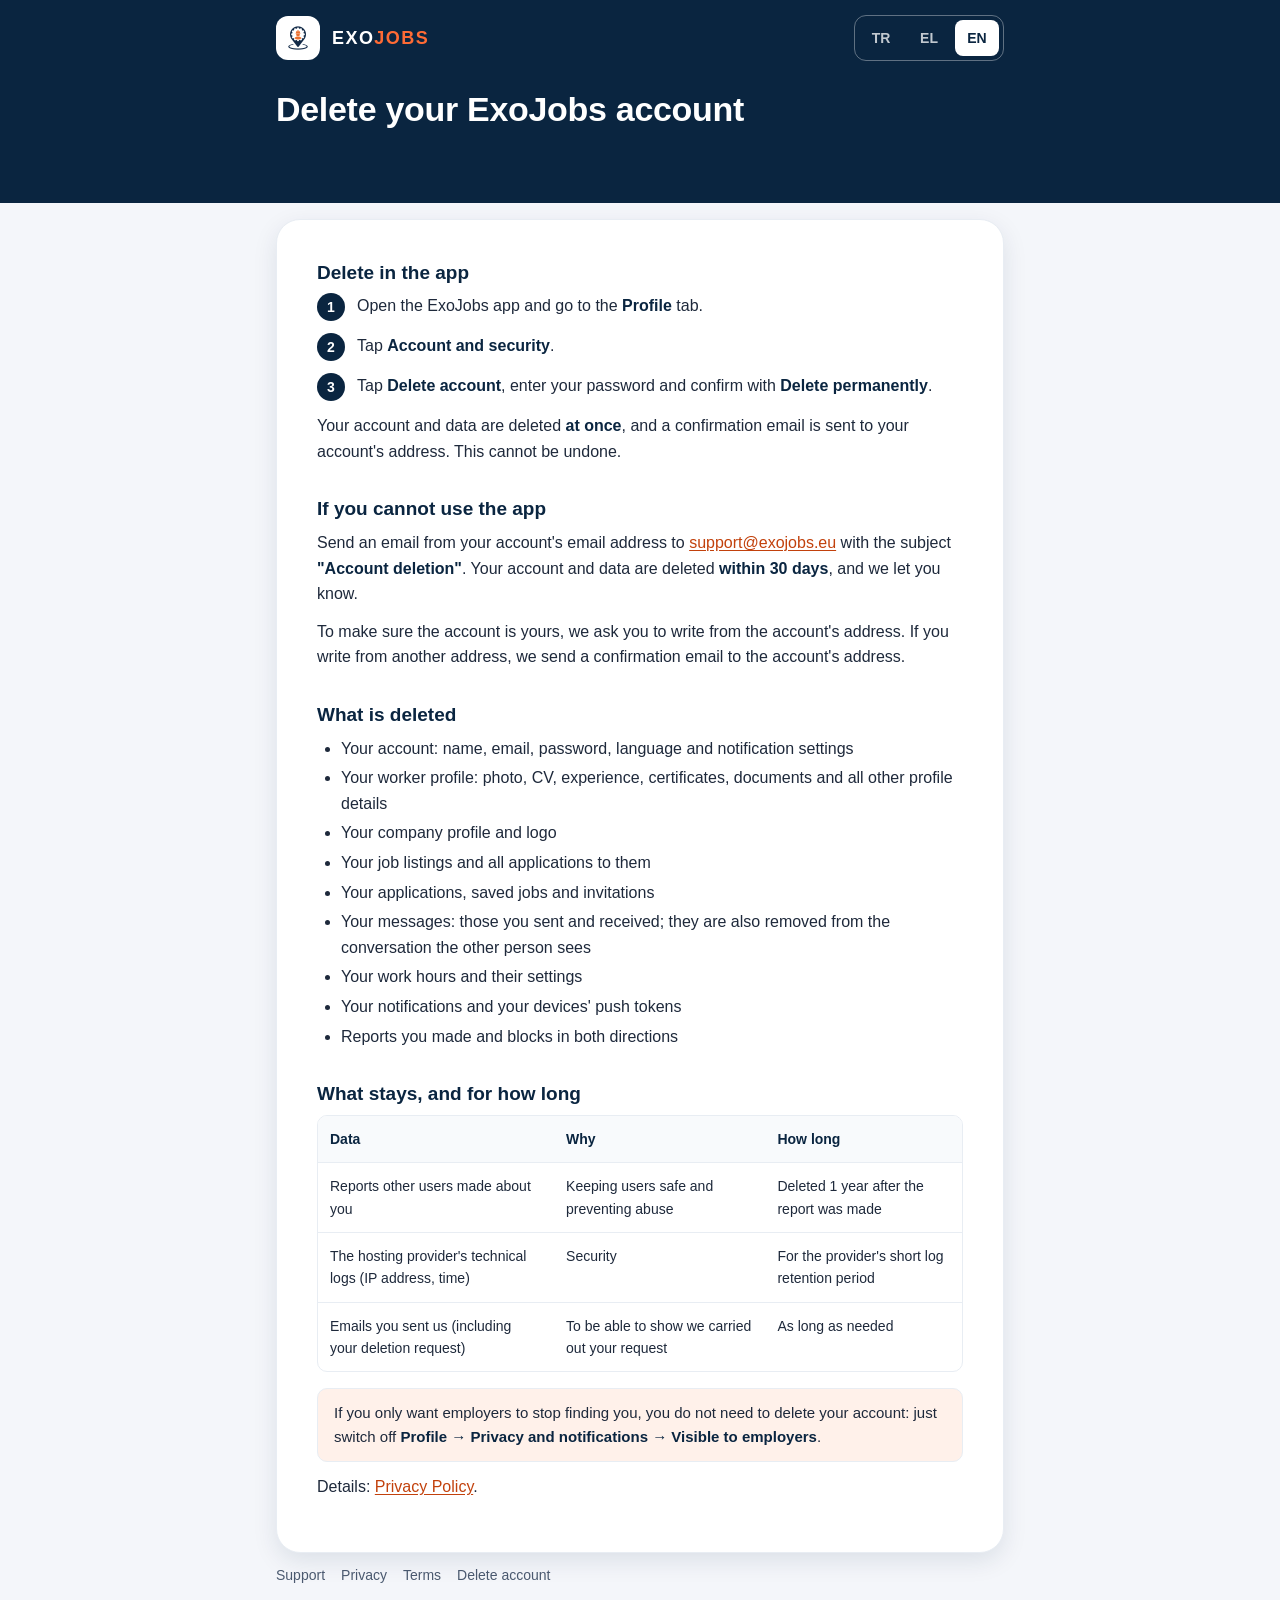
==== delete-account.html @ 04c7b5dc "ExoJobs website: home, privacy, terms, support, delete account (TR/EL/EN) Co-Authored-By: Claude Opu" ====
<!doctype html>
<html lang="en" data-lang="en">
<head>
<meta charset="utf-8">
<meta name="viewport" content="width=device-width, initial-scale=1">
<meta http-equiv="Content-Security-Policy" content="default-src 'self'; img-src 'self'; style-src 'self'; script-src 'self'; base-uri 'none'; form-action 'none'">
<meta name="referrer" content="no-referrer">
<meta name="color-scheme" content="light dark">
<meta name="theme-color" content="#0A2540" media="(prefers-color-scheme: light)">
<meta name="theme-color" content="#1C3A64" media="(prefers-color-scheme: dark)">
<meta name="description" content="How to delete your ExoJobs account and what happens to your data.">
<title>Delete your account · ExoJobs</title>
<link rel="icon" type="image/png" href="assets/favicon.png">
<link rel="apple-touch-icon" href="assets/apple-touch-icon.png">
<link rel="stylesheet" href="assets/style.css">
<script src="assets/site.js"></script>
</head>
<body data-title-tr="Hesabı silme · ExoJobs" data-title-el="Διαγραφή λογαριασμού · ExoJobs" data-title-en="Delete your account · ExoJobs">
<a class="skip" href="#main"><span data-l="tr">İçeriğe geç</span><span data-l="el">Μετάβαση στο περιεχόμενο</span><span data-l="en">Skip to content</span></a>

<header class="band">
  <div class="wrap bar">
    <a class="brand-link" href="index.html" aria-label="ExoJobs">
      <span class="logo-box"><img src="assets/logo.png" alt="" width="32" height="32"></span>
      <span class="wordmark">EXO<b>JOBS</b></span>
    </a>
    <nav class="langs" aria-label="Dil / Γλώσσα / Language">
      <a href="?lang=tr" data-set-lang="tr" lang="tr" title="Türkçe">TR</a>
      <a href="?lang=el" data-set-lang="el" lang="el" title="Ελληνικά">EL</a>
      <a href="?lang=en" data-set-lang="en" lang="en" title="English">EN</a>
    </nav>
  </div>
  <div class="wrap band-title">
    <h1>
      <span data-l="tr" lang="tr">ExoJobs hesabını silme</span>
      <span data-l="el" lang="el">Διαγραφή λογαριασμού ExoJobs</span>
      <span data-l="en" lang="en">Delete your ExoJobs account</span>
    </h1>
  </div>
</header>

<main id="main" class="wrap">

<!-- ============================== TÜRKÇE ============================== -->
<article class="card" data-l="tr" lang="tr">
  <h2>Uygulamadan silme</h2>
  <ol class="steps">
    <li>ExoJobs uygulamasını aç ve <span class="path">Profilim</span> sekmesine git.</li>
    <li><span class="path">Hesap ve güvenlik</span>'e dokun.</li>
    <li><span class="path">Hesabımı sil</span>'e dokun, şifreni yaz ve <span class="path">Kalıcı olarak sil</span> ile onayla.</li>
  </ol>
  <p>Hesabın ve verilerin <strong>hemen</strong> silinir ve kayıtlı adresine bir onay e-postası gönderilir. Bu işlem geri alınamaz.</p>

  <h2>Uygulamaya erişemiyorsan</h2>
  <p>Hesabına kayıtlı e-posta adresinden <a href="mailto:support@exojobs.eu?subject=Hesap%20silme">support@exojobs.eu</a> adresine, konu satırına <strong>"Hesap silme"</strong> yazarak e-posta gönder. Hesabın ve verilerin <strong>30 gün içinde</strong> silinir ve sana haber veririz.</p>
  <p>Hesabın sana ait olduğundan emin olmak için kayıtlı adresten yazmanı isteriz. Başka bir adresten yazarsan, kayıtlı adrese bir onay e-postası göndeririz.</p>

  <h2>Neler silinir</h2>
  <ul>
    <li>Hesabın: ad soyad, e-posta, şifre, dil ve bildirim ayarları</li>
    <li>İşçi profilin: fotoğraf, CV, deneyim, sertifikalar, belgeler ve diğer bütün profil bilgileri</li>
    <li>Şirket profilin ve logon</li>
    <li>İlanların ve ilanlarına yapılmış bütün başvurular</li>
    <li>Başvuruların, kaydettiğin ilanlar ve davetler</li>
    <li>Mesajların: gönderdiğin ve aldığın mesajlar, karşı tarafın gördüğü sohbetten de silinir</li>
    <li>Çalışma saatlerin ve ayarların</li>
    <li>Bildirimlerin ve telefonlarının bildirim anahtarları</li>
    <li>Yaptığın şikâyetler ve iki yöndeki engeller</li>
  </ul>

  <h2>Neler, ne kadar süre kalır</h2>
  <div class="table-scroll">
  <table>
    <thead><tr><th>Veri</th><th>Neden</th><th>Ne kadar</th></tr></thead>
    <tbody>
      <tr><td>Başkalarının senin hakkında yaptığı şikâyetler</td><td>Kullanıcıların güvenliği ve kötüye kullanımın önlenmesi</td><td>Şikâyetin yapıldığı tarihten 1 yıl sonra silinir</td></tr>
      <tr><td>Barındırma sağlayıcısının teknik kayıtları (IP adresi, zaman)</td><td>Güvenlik</td><td>Sağlayıcının kısa kayıt süresi boyunca</td></tr>
      <tr><td>Bize yazdığın e-postalar (silme talebin dahil)</td><td>Talebini yerine getirdiğimizi gösterebilmek</td><td>Gerektiği kadar</td></tr>
    </tbody>
  </table>
  </div>

  <p class="note">Sadece işverenlerin seni bulmasını istemiyorsan hesabını silmen gerekmez: <span class="path">Profilim → Gizlilik ve bildirimler → Profilim işverenlere görünsün</span> ayarını kapatman yeterli.</p>
  <p>Ayrıntılar: <a href="privacy.html">Gizlilik Politikası</a>.</p>
</article>

<!-- ============================== ΕΛΛΗΝΙΚΑ ============================== -->
<article class="card" data-l="el" lang="el">
  <h2>Διαγραφή από την εφαρμογή</h2>
  <ol class="steps">
    <li>Ανοίξτε την εφαρμογή ExoJobs και πηγαίνετε στην καρτέλα <span class="path">Προφίλ</span>.</li>
    <li>Πατήστε <span class="path">Λογαριασμός και ασφάλεια</span>.</li>
    <li>Πατήστε <span class="path">Διαγραφή λογαριασμού</span>, γράψτε τον κωδικό σας και επιβεβαιώστε με <span class="path">Οριστική διαγραφή</span>.</li>
  </ol>
  <p>Ο λογαριασμός και τα δεδομένα σας διαγράφονται <strong>αμέσως</strong> και στέλνεται email επιβεβαίωσης στη διεύθυνση του λογαριασμού. Η ενέργεια δεν αναιρείται.</p>

  <h2>Αν δεν έχετε πρόσβαση στην εφαρμογή</h2>
  <p>Στείλτε email από τη διεύθυνση του λογαριασμού σας στο <a href="mailto:support@exojobs.eu?subject=%CE%94%CE%B9%CE%B1%CE%B3%CF%81%CE%B1%CF%86%CE%AE%20%CE%BB%CE%BF%CE%B3%CE%B1%CF%81%CE%B9%CE%B1%CF%83%CE%BC%CE%BF%CF%8D">support@exojobs.eu</a> με θέμα <strong>«Διαγραφή λογαριασμού»</strong>. Ο λογαριασμός και τα δεδομένα σας διαγράφονται <strong>μέσα σε 30 ημέρες</strong> και σας ενημερώνουμε.</p>
  <p>Για να βεβαιωθούμε ότι ο λογαριασμός είναι δικός σας, σας ζητάμε να γράψετε από τη διεύθυνση του λογαριασμού. Αν γράψετε από άλλη διεύθυνση, θα στείλουμε email επιβεβαίωσης στη διεύθυνση του λογαριασμού.</p>

  <h2>Τι διαγράφεται</h2>
  <ul>
    <li>Ο λογαριασμός σας: ονοματεπώνυμο, email, κωδικός, ρυθμίσεις γλώσσας και ειδοποιήσεων</li>
    <li>Το προφίλ εργαζομένου: φωτογραφία, βιογραφικό, εμπειρία, πιστοποιητικά, έγγραφα και όλα τα άλλα στοιχεία του προφίλ</li>
    <li>Το προφίλ και το λογότυπο της εταιρείας σας</li>
    <li>Οι αγγελίες σας και όλες οι αιτήσεις σε αυτές</li>
    <li>Οι αιτήσεις σας, οι αποθηκευμένες αγγελίες και οι προσκλήσεις</li>
    <li>Τα μηνύματά σας: όσα στείλατε και όσα λάβατε· διαγράφονται και από τη συνομιλία που βλέπει ο άλλος</li>
    <li>Οι ώρες εργασίας και οι ρυθμίσεις τους</li>
    <li>Οι ειδοποιήσεις σας και τα αναγνωριστικά ειδοποιήσεων των συσκευών σας</li>
    <li>Οι αναφορές που κάνατε και οι αποκλεισμοί και προς τις δύο κατευθύνσεις</li>
  </ul>

  <h2>Τι παραμένει και για πόσο</h2>
  <div class="table-scroll">
  <table>
    <thead><tr><th>Δεδομένα</th><th>Γιατί</th><th>Για πόσο</th></tr></thead>
    <tbody>
      <tr><td>Αναφορές άλλων χρηστών για εσάς</td><td>Ασφάλεια των χρηστών και πρόληψη κατάχρησης</td><td>Διαγράφονται 1 χρόνο μετά την υποβολή τους</td></tr>
      <tr><td>Τεχνικά αρχεία του παρόχου φιλοξενίας (διεύθυνση IP, ώρα)</td><td>Ασφάλεια</td><td>Για τη σύντομη περίοδο τήρησης του παρόχου</td></tr>
      <tr><td>Email που μας στείλατε (και το αίτημα διαγραφής)</td><td>Για να μπορούμε να αποδείξουμε ότι εκτελέσαμε το αίτημά σας</td><td>Όσο χρειάζεται</td></tr>
    </tbody>
  </table>
  </div>

  <p class="note">Αν απλώς δεν θέλετε να σας βρίσκουν οι εργοδότες, δεν χρειάζεται να διαγράψετε τον λογαριασμό: αρκεί να απενεργοποιήσετε το <span class="path">Προφίλ → Απόρρητο και ειδοποιήσεις → Ορατό προφίλ για εργοδότες</span>.</p>
  <p>Λεπτομέρειες: <a href="privacy.html">Πολιτική απορρήτου</a>.</p>
</article>

<!-- ============================== ENGLISH ============================== -->
<article class="card" data-l="en" lang="en">
  <h2>Delete in the app</h2>
  <ol class="steps">
    <li>Open the ExoJobs app and go to the <span class="path">Profile</span> tab.</li>
    <li>Tap <span class="path">Account and security</span>.</li>
    <li>Tap <span class="path">Delete account</span>, enter your password and confirm with <span class="path">Delete permanently</span>.</li>
  </ol>
  <p>Your account and data are deleted <strong>at once</strong>, and a confirmation email is sent to your account's address. This cannot be undone.</p>

  <h2>If you cannot use the app</h2>
  <p>Send an email from your account's email address to <a href="mailto:support@exojobs.eu?subject=Account%20deletion">support@exojobs.eu</a> with the subject <strong>"Account deletion"</strong>. Your account and data are deleted <strong>within 30 days</strong>, and we let you know.</p>
  <p>To make sure the account is yours, we ask you to write from the account's address. If you write from another address, we send a confirmation email to the account's address.</p>

  <h2>What is deleted</h2>
  <ul>
    <li>Your account: name, email, password, language and notification settings</li>
    <li>Your worker profile: photo, CV, experience, certificates, documents and all other profile details</li>
    <li>Your company profile and logo</li>
    <li>Your job listings and all applications to them</li>
    <li>Your applications, saved jobs and invitations</li>
    <li>Your messages: those you sent and received; they are also removed from the conversation the other person sees</li>
    <li>Your work hours and their settings</li>
    <li>Your notifications and your devices' push tokens</li>
    <li>Reports you made and blocks in both directions</li>
  </ul>

  <h2>What stays, and for how long</h2>
  <div class="table-scroll">
  <table>
    <thead><tr><th>Data</th><th>Why</th><th>How long</th></tr></thead>
    <tbody>
      <tr><td>Reports other users made about you</td><td>Keeping users safe and preventing abuse</td><td>Deleted 1 year after the report was made</td></tr>
      <tr><td>The hosting provider's technical logs (IP address, time)</td><td>Security</td><td>For the provider's short log retention period</td></tr>
      <tr><td>Emails you sent us (including your deletion request)</td><td>To be able to show we carried out your request</td><td>As long as needed</td></tr>
    </tbody>
  </table>
  </div>

  <p class="note">If you only want employers to stop finding you, you do not need to delete your account: just switch off <span class="path">Profile → Privacy and notifications → Visible to employers</span>.</p>
  <p>Details: <a href="privacy.html">Privacy Policy</a>.</p>
</article>

</main>

<footer class="wrap">
  <nav aria-label="Footer">
    <a href="support.html"><span data-l="tr">Destek</span><span data-l="el">Υποστήριξη</span><span data-l="en">Support</span></a>
    <a href="privacy.html"><span data-l="tr">Gizlilik</span><span data-l="el">Απόρρητο</span><span data-l="en">Privacy</span></a>
    <a href="terms.html"><span data-l="tr">Kullanım şartları</span><span data-l="el">Όροι χρήσης</span><span data-l="en">Terms</span></a>
    <a href="delete-account.html"><span data-l="tr">Hesabı silme</span><span data-l="el">Διαγραφή λογαριασμού</span><span data-l="en">Delete account</span></a>
  </nav>
  <p>© 2026 ExoJobs · <a href="mailto:support@exojobs.eu">support@exojobs.eu</a></p>
</footer>
</body>
</html>
---- assets/style.css ----
/* ExoJobs site. Colors are the app's palette (frontend/utils/theme.ts); light and dark follow the system. */

:root {
  color-scheme: light dark;

  --bg: #F4F6FA;
  --surface: #FFFFFF;
  --surface-alt: #F8FAFC;
  --border: #E8EDF3;
  --text: #1E293B;
  --text-secondary: #4B5A70;
  --text-tertiary: #5E6E85;
  --heading: #0A2540;
  --brand: #0A2540;
  --on-brand: #FFFFFF;
  --on-brand-muted: rgba(255, 255, 255, 0.75);
  --on-brand-subtle: rgba(255, 255, 255, 0.12);
  --on-brand-border: rgba(255, 255, 255, 0.35);
  --primary-text: #C2410C;
  --primary-soft: #FFF1EA;
  --brand-accent: #FF6B35;
  --danger: #B91C1C;
  --danger-soft: #FEF2F2;
  --shadow: rgba(10, 37, 64, 0.10);

  --font: -apple-system, BlinkMacSystemFont, "Segoe UI", Roboto, "Helvetica Neue", Arial, "Noto Sans", sans-serif;
  --gutter: 16px;
  --max: 760px;
}

@media (prefers-color-scheme: dark) {
  :root {
    --bg: #0B1526;
    --surface: #132238;
    --surface-alt: #0F1B2E;
    --border: #24364F;
    --text: #E8EDF5;
    --text-secondary: #A3B1C6;
    --text-tertiary: #8B9BB3;
    --heading: #EEF2F8;
    --brand: #1C3A64;
    --primary-text: #FF6B35;
    --primary-soft: #3A2420;
    --danger: #F87171;
    --danger-soft: #3A1A1F;
    --shadow: rgba(0, 0, 0, 0.35);
  }
}

/* Languages: every text exists in TR, EL and EN; only the active one is shown (default EN without JS). */
html[data-lang="tr"] [data-l]:not([data-l="tr"]),
html[data-lang="el"] [data-l]:not([data-l="el"]),
html[data-lang="en"] [data-l]:not([data-l="en"]) { display: none; }

*, *::before, *::after { box-sizing: border-box; }

html { -webkit-text-size-adjust: 100%; text-size-adjust: 100%; }

body {
  margin: 0;
  min-height: 100vh;
  display: flex;
  flex-direction: column;
  background: var(--bg);
  color: var(--text);
  font-family: var(--font);
  font-size: 16px;
  line-height: 1.6;
}

a { color: var(--primary-text); text-underline-offset: 2px; }
a:hover { text-decoration-thickness: 2px; }
:focus-visible { outline: 2px solid var(--brand-accent); outline-offset: 2px; border-radius: 4px; }

.wrap {
  width: 100%;
  max-width: var(--max);
  margin: 0 auto;
  padding: 0 var(--gutter);
}

.skip {
  position: absolute; left: -9999px; top: 8px;
  background: var(--surface); color: var(--heading); padding: 8px 12px; border-radius: 8px; z-index: 10;
}
.skip:focus { left: 8px; }

/* ---- Navy band (like the app's sign-in screens) ---- */
.band {
  background: var(--brand);
  color: var(--on-brand);
  padding-bottom: 72px; /* the card overlaps the last 40px */
}

.bar {
  display: flex;
  align-items: center;
  justify-content: space-between;
  gap: 12px;
  min-height: 64px;
  padding-top: 12px;
}

.brand-link {
  display: inline-flex;
  align-items: center;
  gap: 12px;
  color: var(--on-brand);
  text-decoration: none;
}

/* Logo box 12, inner gap 6 -> logo 6 (concentric corners) */
.logo-box {
  display: inline-flex;
  padding: 6px;
  background: #FFFFFF;
  border-radius: 12px;
}
.logo-box img { display: block; width: 32px; height: 32px; border-radius: 6px; }

.wordmark {
  font-size: 18px;
  font-weight: 800;
  letter-spacing: 0.08em;
}
.wordmark b { color: var(--brand-accent); font-weight: 800; }

.langs {
  display: inline-flex;
  gap: 4px;
  padding: 4px;
  border: 1px solid var(--on-brand-border);
  border-radius: 12px;
}
.langs a {
  display: inline-flex;
  align-items: center;
  justify-content: center;
  min-width: 44px;
  min-height: 36px;
  padding: 0 8px;
  border-radius: 8px;
  color: var(--on-brand-muted);
  font-size: 14px;
  font-weight: 700;
  text-decoration: none;
}
.langs a:hover { color: var(--on-brand); background: var(--on-brand-subtle); }
.langs a[aria-current="true"] { background: var(--on-brand); color: #0A2540; }

.band-title { padding-top: 24px; }
.band-title h1 {
  margin: 0;
  font-size: 28px;
  line-height: 1.25;
  font-weight: 800;
  letter-spacing: -0.3px;
}
.band-title p { margin: 8px 0 0; color: var(--on-brand-muted); font-size: 15px; }
.band-title .tagline { color: var(--brand-accent); font-weight: 700; font-size: 17px; margin-top: 8px; }

/* ---- Card over the band ---- */
main { flex: 1 0 auto; }

.card {
  position: relative;
  margin-top: -40px;
  background: var(--surface);
  border: 1px solid var(--border);
  border-radius: 24px;
  padding: 32px 24px;
  box-shadow: 0 8px 24px var(--shadow);
}

.card + .card, .stack > * + * { margin-top: 16px; }

.meta {
  margin: 0 0 24px;
  padding: 12px 16px;
  background: var(--surface-alt);
  border: 1px solid var(--border);
  border-radius: 10px;
  color: var(--text-secondary);
  font-size: 14px;
}

.card h2 {
  margin: 32px 0 8px;
  font-size: 19px;
  line-height: 1.35;
  color: var(--heading);
}
.card h2:first-child, .card .meta + h2 { margin-top: 0; }
.card h3 {
  margin: 24px 0 4px;
  font-size: 16px;
  color: var(--heading);
}
.card p, .card ul, .card ol { margin: 0 0 12px; }
.card ul, .card ol { padding-left: 24px; }
.card li + li { margin-top: 4px; }
.card strong { color: var(--heading); }

.toc {
  margin: 0 0 24px;
  padding: 16px;
  border: 1px solid var(--border);
  border-radius: 12px;
  font-size: 15px;
}
.toc p { margin: 0 0 8px; font-weight: 700; color: var(--heading); }
.toc ol { margin: 0; }

.table-scroll { overflow-x: auto; margin: 0 0 16px; border: 1px solid var(--border); border-radius: 10px; }
table { width: 100%; border-collapse: collapse; font-size: 14px; }
th, td { text-align: left; vertical-align: top; padding: 12px; border-bottom: 1px solid var(--border); }
tr:last-child td { border-bottom: 0; }
th { background: var(--surface-alt); color: var(--heading); font-weight: 700; }

.note {
  padding: 12px 16px;
  border-radius: 10px;
  background: var(--primary-soft);
  border: 1px solid var(--border);
  font-size: 15px;
}
.note.danger { background: var(--danger-soft); }
.note p:last-child { margin-bottom: 0; }

.steps { counter-reset: step; list-style: none; padding-left: 0 !important; }
.steps li {
  counter-increment: step;
  position: relative;
  padding-left: 40px;
  min-height: 28px;
}
.steps li + li { margin-top: 12px; }
.steps li::before {
  content: counter(step);
  position: absolute; left: 0; top: 0;
  width: 28px; height: 28px;
  display: inline-flex; align-items: center; justify-content: center;
  border-radius: 999px;
  background: var(--brand);
  color: var(--on-brand);
  font-size: 14px; font-weight: 700;
}
.path { font-weight: 700; color: var(--heading); }

details {
  border-top: 1px solid var(--border);
  padding: 12px 0;
}
details:last-of-type { border-bottom: 1px solid var(--border); }
summary {
  cursor: pointer;
  font-weight: 700;
  color: var(--heading);
  min-height: 44px;
  display: flex;
  align-items: center;
  justify-content: space-between;
  gap: 12px;
  list-style: none;
}
summary::-webkit-details-marker { display: none; }
summary::after { content: "+"; color: var(--text-tertiary); font-size: 22px; font-weight: 400; line-height: 1; }
details[open] > summary::after { content: "\2212"; }
details > :not(summary) { margin-top: 8px; }

.mail {
  display: inline-flex;
  align-items: center;
  min-height: 44px;
  padding: 0 16px;
  border: 1px solid var(--border);
  border-radius: 10px;
  background: var(--surface-alt);
  color: var(--heading);
  font-weight: 700;
  text-decoration: none;
}
.mail:hover { border-color: var(--text-tertiary); }

/* Home page */
.features { display: grid; gap: 12px; grid-template-columns: 1fr; margin: 24px 0; }
.feature {
  padding: 16px;
  border: 1px solid var(--border);
  border-radius: 12px;
  background: var(--surface-alt);
}
.feature h3 { margin: 0 0 4px; }
.feature p { margin: 0; color: var(--text-secondary); font-size: 15px; }
.stores { display: flex; flex-wrap: wrap; gap: 12px; margin: 24px 0 0; }
.stores[hidden] { display: none; }
.links { list-style: none; padding: 0 !important; margin: 0; border: 1px solid var(--border); border-radius: 12px; overflow: hidden; }
.links li + li { margin-top: 0; border-top: 1px solid var(--border); }
.links a {
  display: flex; align-items: center; justify-content: space-between;
  min-height: 52px; padding: 0 16px;
  color: var(--heading); font-weight: 600; text-decoration: none;
}
.links a::after { content: "›"; color: var(--text-tertiary); font-size: 22px; }
.links a:hover { background: var(--surface-alt); }

/* ---- Footer ---- */
footer {
  margin-top: 32px;
  padding: 24px 0 32px;
  color: var(--text-tertiary);
  font-size: 14px;
}
footer nav { display: flex; flex-wrap: wrap; gap: 4px 16px; margin-bottom: 8px; }
footer nav a {
  color: var(--text-secondary);
  text-decoration: none;
  display: inline-flex; align-items: center; min-height: 44px;
}
footer nav a:hover { color: var(--heading); text-decoration: underline; }
footer p { margin: 0; }

@media (min-width: 640px) {
  .band-title h1 { font-size: 34px; }
  .card { padding: 40px; }
  .features { grid-template-columns: 1fr 1fr; }
}

@media (max-width: 340px) {
  .wordmark { display: none; }
}

@media print {
  .band { background: none; color: #000; padding-bottom: 0; }
  .langs, footer nav, .skip { display: none; }
  .card { margin-top: 16px; box-shadow: none; border: 0; padding: 0; }
}
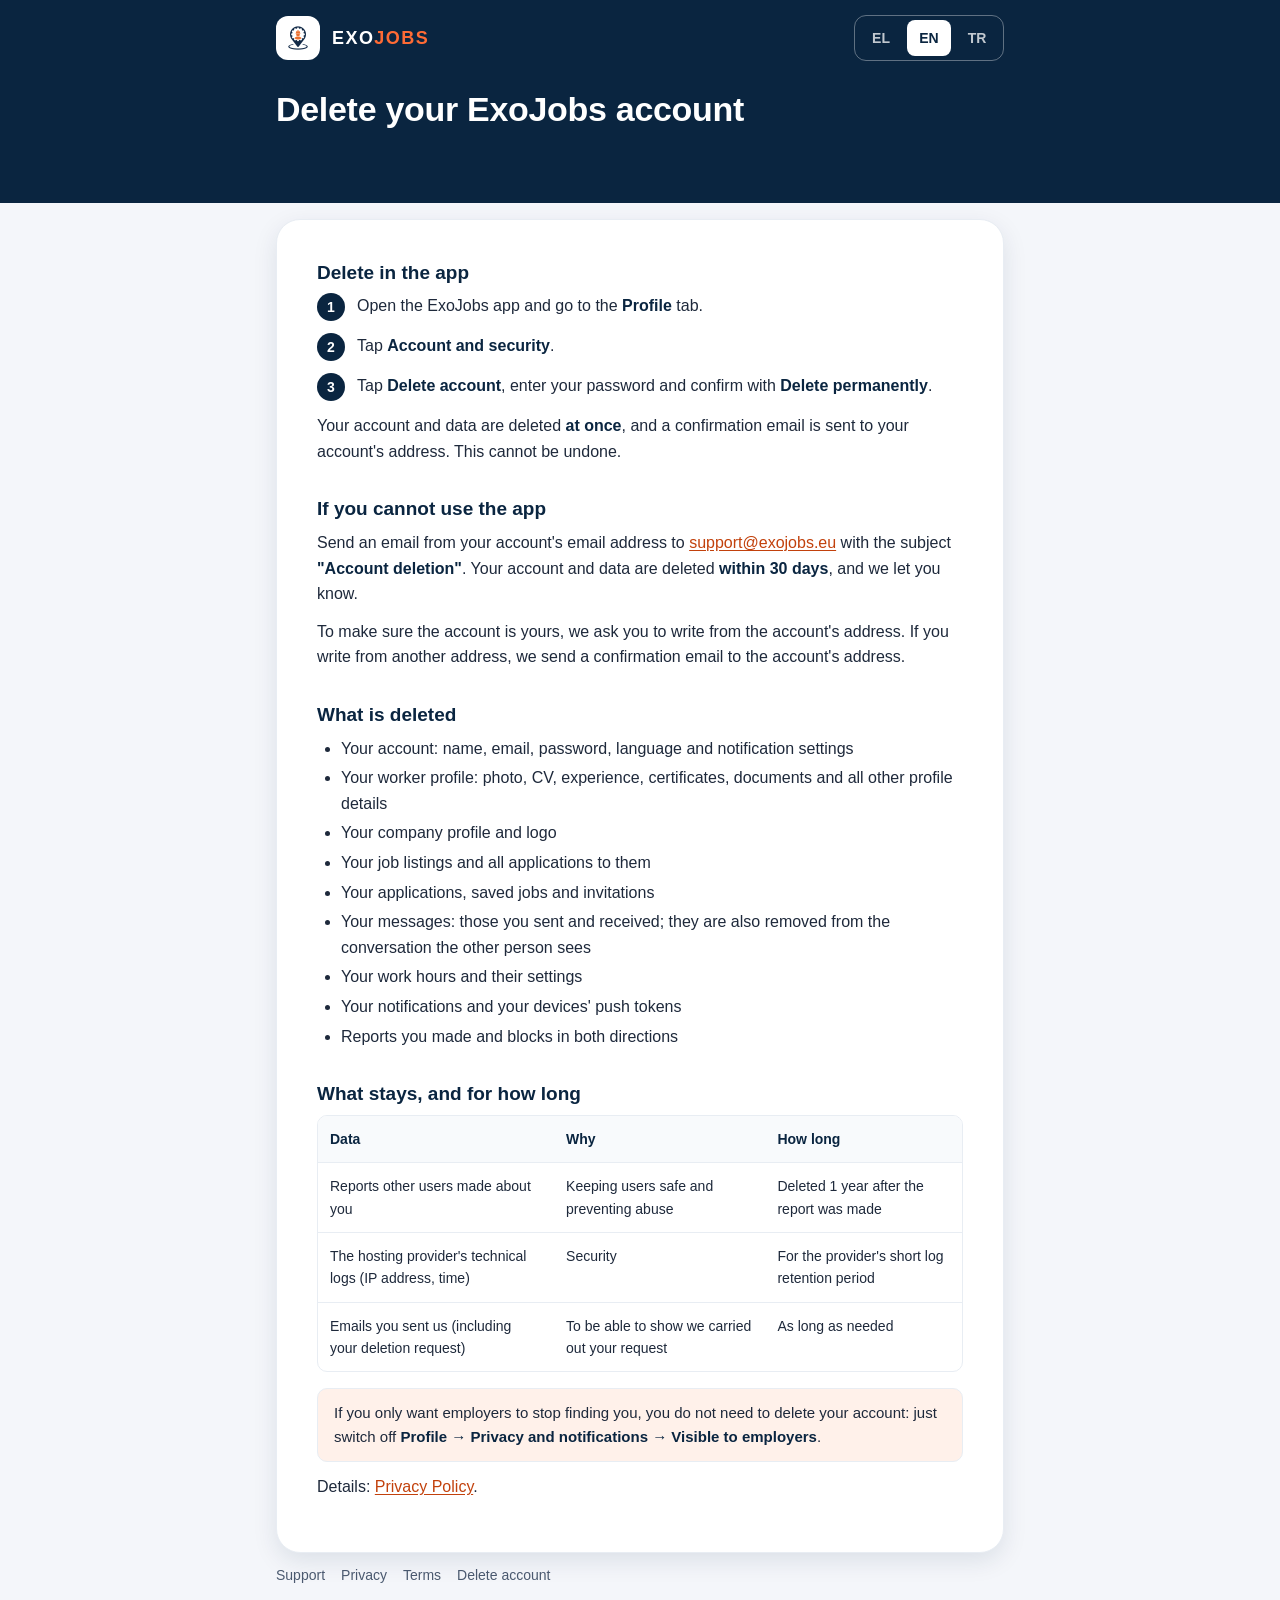
==== commit 810a1621: "Language buttons in EL EN TR order, same as the app Co-Authored-By: Claude Opus 5.5 <noreply@anthrop" ====
--- a/delete-account.html
+++ b/delete-account.html
@@ -25,9 +25,9 @@
       <span class="wordmark">EXO<b>JOBS</b></span>
     </a>
     <nav class="langs" aria-label="Dil / Γλώσσα / Language">
-      <a href="?lang=tr" data-set-lang="tr" lang="tr" title="Türkçe">TR</a>
       <a href="?lang=el" data-set-lang="el" lang="el" title="Ελληνικά">EL</a>
       <a href="?lang=en" data-set-lang="en" lang="en" title="English">EN</a>
+      <a href="?lang=tr" data-set-lang="tr" lang="tr" title="Türkçe">TR</a>
     </nav>
   </div>
   <div class="wrap band-title">
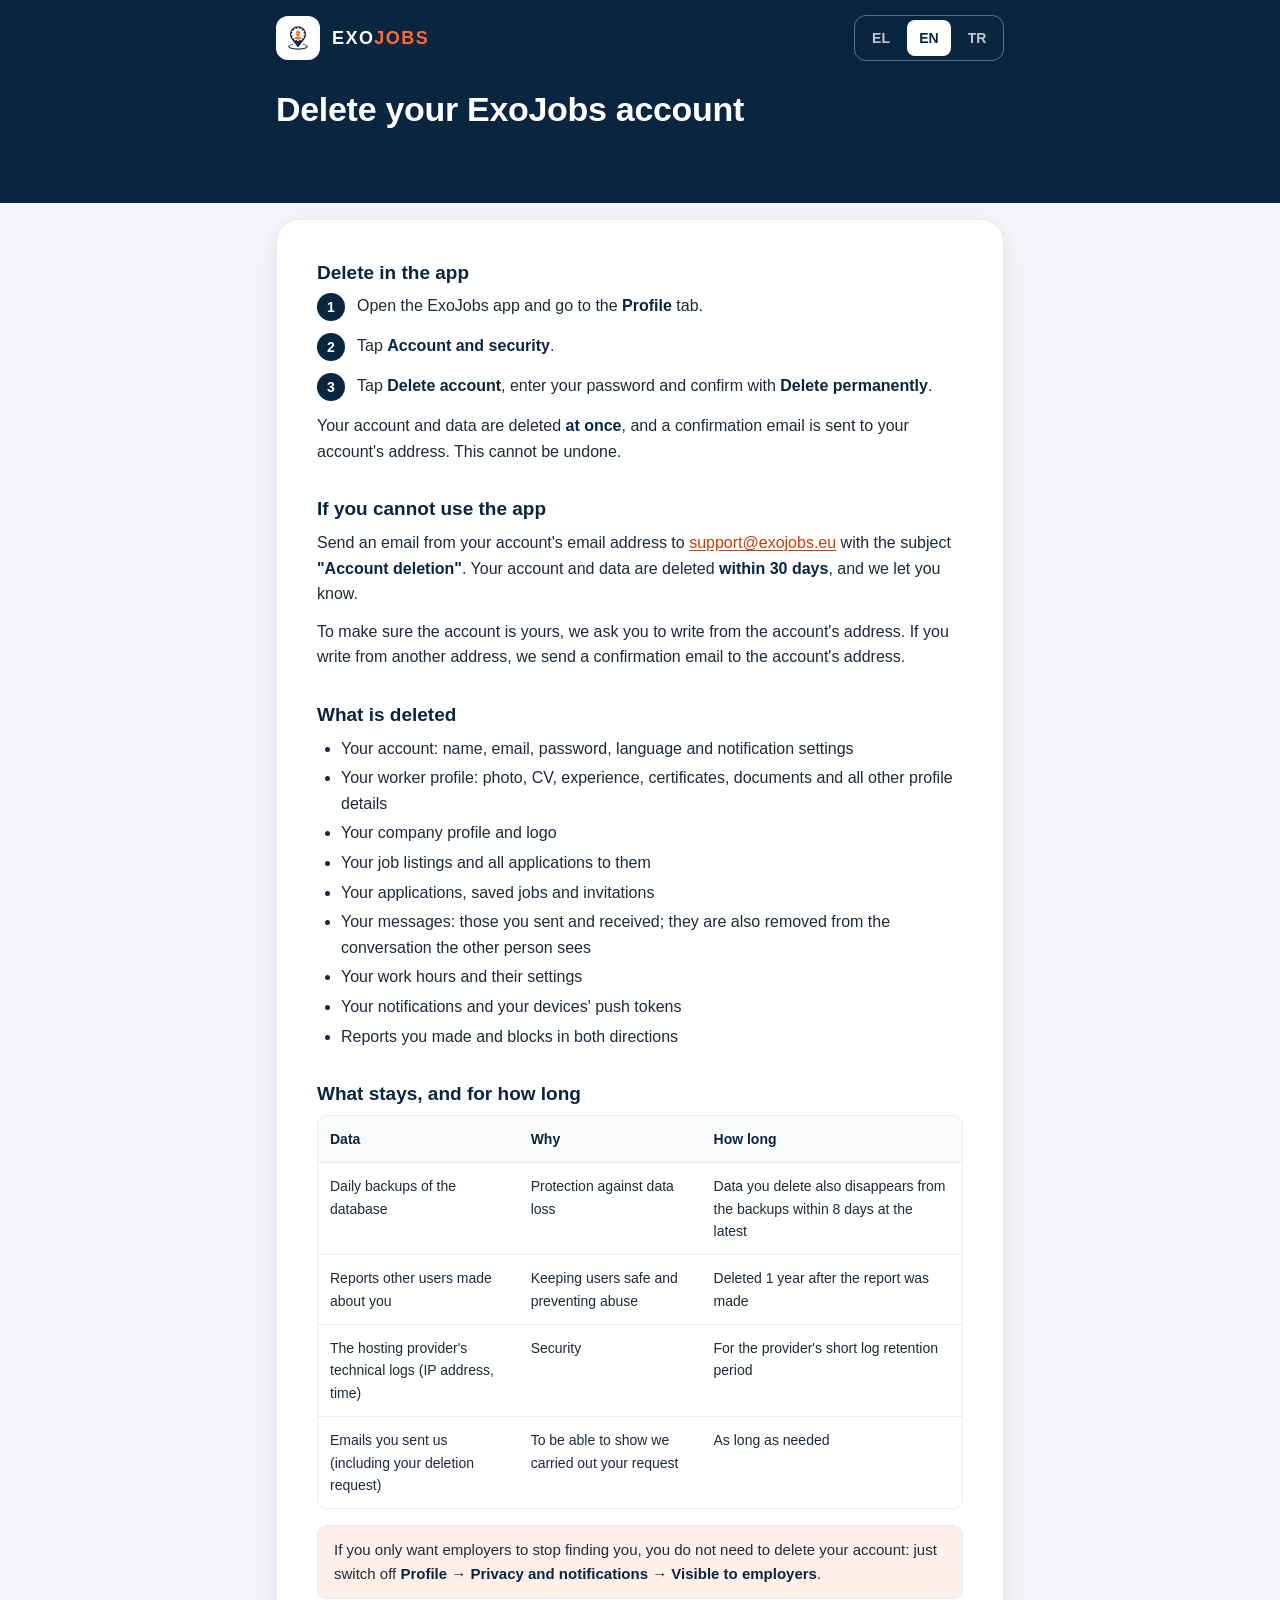
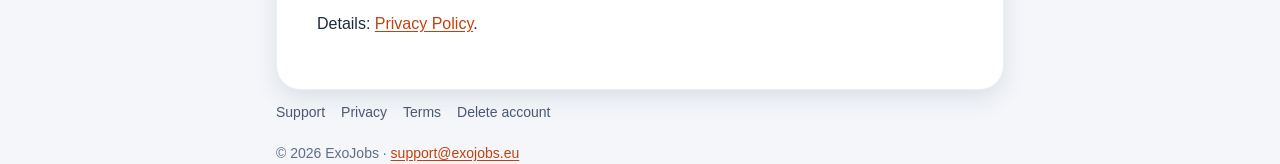
==== commit bbe74fdd: "Delete account page: backups note, 8 days (TR/EL/EN) Co-Authored-By: Claude Sonnet 5.5 <noreply@anth" ====
--- a/delete-account.html
+++ b/delete-account.html
@@ -73,6 +73,7 @@
   <table>
     <thead><tr><th>Veri</th><th>Neden</th><th>Ne kadar</th></tr></thead>
     <tbody>
+      <tr><td>Veritabanının günlük yedekleri</td><td>Veri kaybına karşı koruma</td><td>Sildiğin veriler en geç 8 gün içinde yedeklerden de kalkar</td></tr>
       <tr><td>Başkalarının senin hakkında yaptığı şikâyetler</td><td>Kullanıcıların güvenliği ve kötüye kullanımın önlenmesi</td><td>Şikâyetin yapıldığı tarihten 1 yıl sonra silinir</td></tr>
       <tr><td>Barındırma sağlayıcısının teknik kayıtları (IP adresi, zaman)</td><td>Güvenlik</td><td>Sağlayıcının kısa kayıt süresi boyunca</td></tr>
       <tr><td>Bize yazdığın e-postalar (silme talebin dahil)</td><td>Talebini yerine getirdiğimizi gösterebilmek</td><td>Gerektiği kadar</td></tr>
@@ -116,6 +117,7 @@
   <table>
     <thead><tr><th>Δεδομένα</th><th>Γιατί</th><th>Για πόσο</th></tr></thead>
     <tbody>
+      <tr><td>Ημερήσια αντίγραφα ασφαλείας της βάσης δεδομένων</td><td>Προστασία από απώλεια δεδομένων</td><td>Τα δεδομένα που διαγράφετε αφαιρούνται και από τα αντίγραφα το αργότερο μέσα σε 8 ημέρες</td></tr>
       <tr><td>Αναφορές άλλων χρηστών για εσάς</td><td>Ασφάλεια των χρηστών και πρόληψη κατάχρησης</td><td>Διαγράφονται 1 χρόνο μετά την υποβολή τους</td></tr>
       <tr><td>Τεχνικά αρχεία του παρόχου φιλοξενίας (διεύθυνση IP, ώρα)</td><td>Ασφάλεια</td><td>Για τη σύντομη περίοδο τήρησης του παρόχου</td></tr>
       <tr><td>Email που μας στείλατε (και το αίτημα διαγραφής)</td><td>Για να μπορούμε να αποδείξουμε ότι εκτελέσαμε το αίτημά σας</td><td>Όσο χρειάζεται</td></tr>
@@ -159,6 +161,7 @@
   <table>
     <thead><tr><th>Data</th><th>Why</th><th>How long</th></tr></thead>
     <tbody>
+      <tr><td>Daily backups of the database</td><td>Protection against data loss</td><td>Data you delete also disappears from the backups within 8 days at the latest</td></tr>
       <tr><td>Reports other users made about you</td><td>Keeping users safe and preventing abuse</td><td>Deleted 1 year after the report was made</td></tr>
       <tr><td>The hosting provider's technical logs (IP address, time)</td><td>Security</td><td>For the provider's short log retention period</td></tr>
       <tr><td>Emails you sent us (including your deletion request)</td><td>To be able to show we carried out your request</td><td>As long as needed</td></tr>
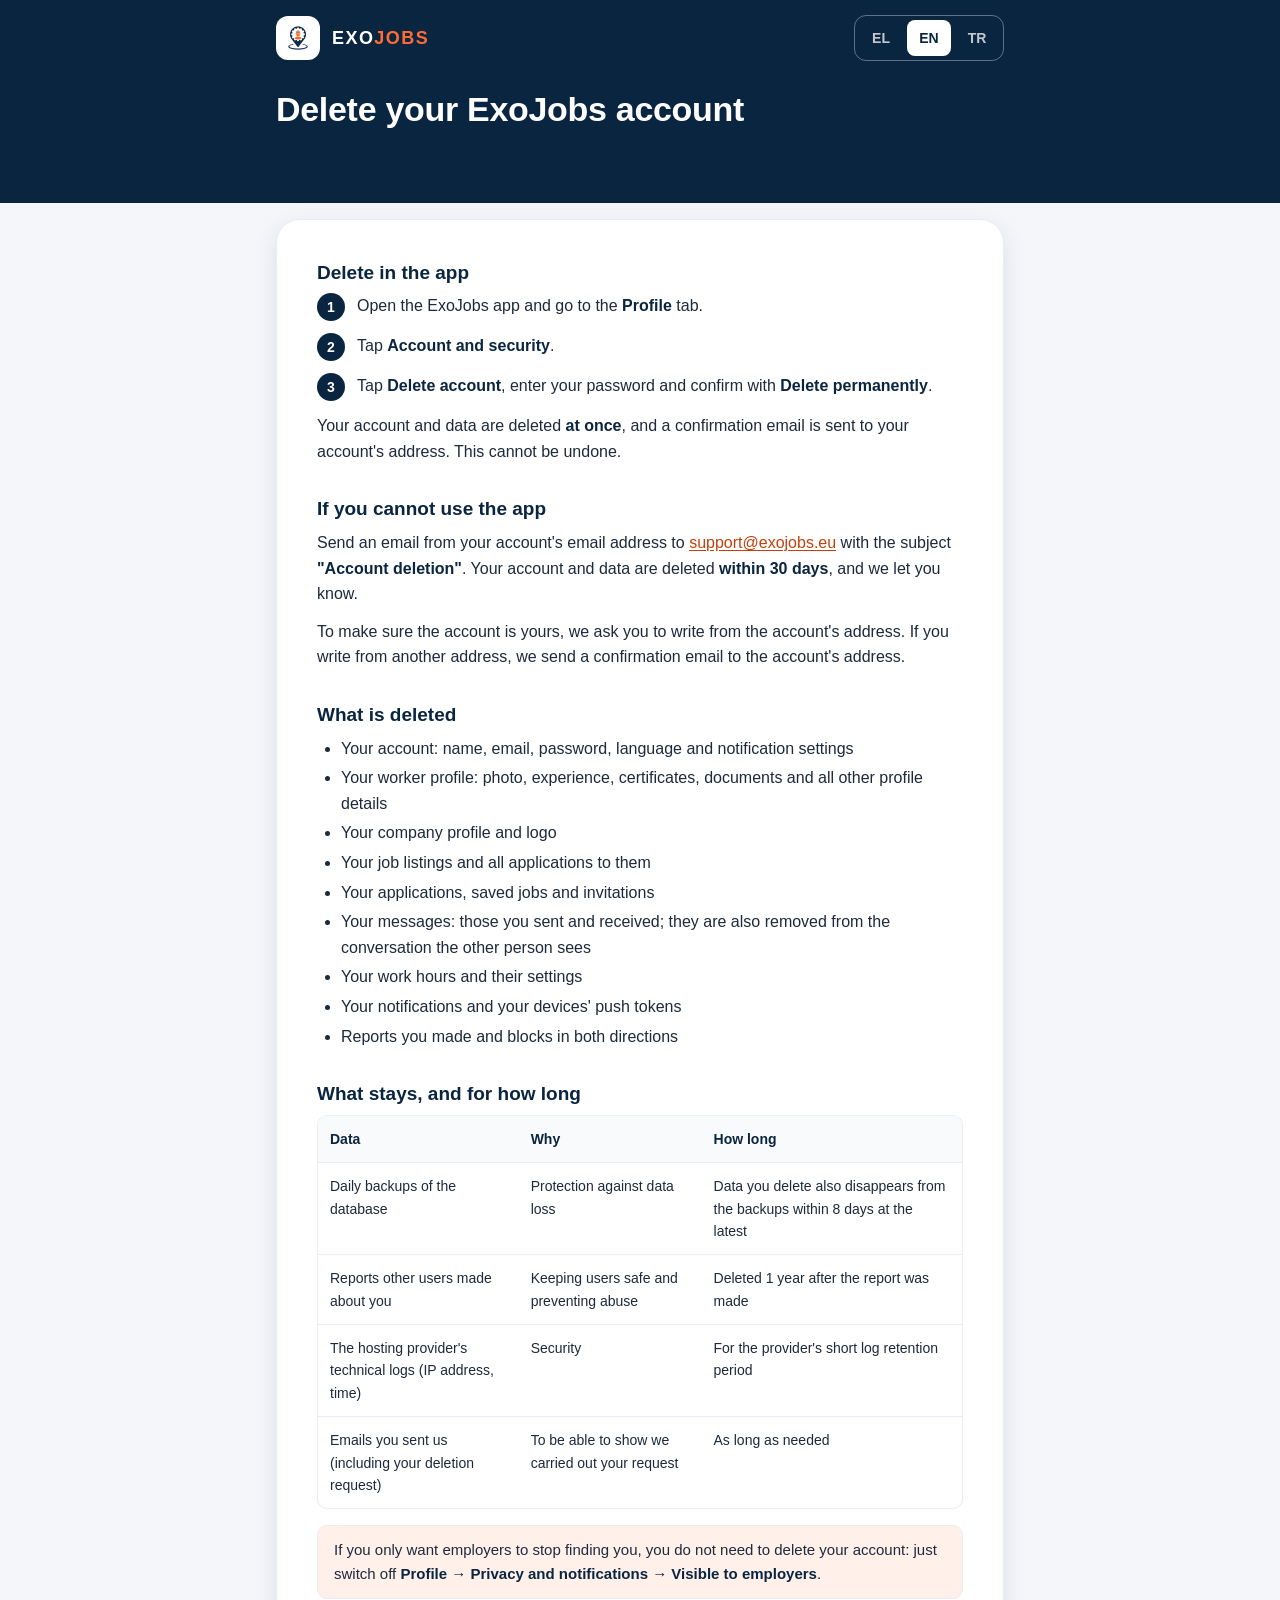
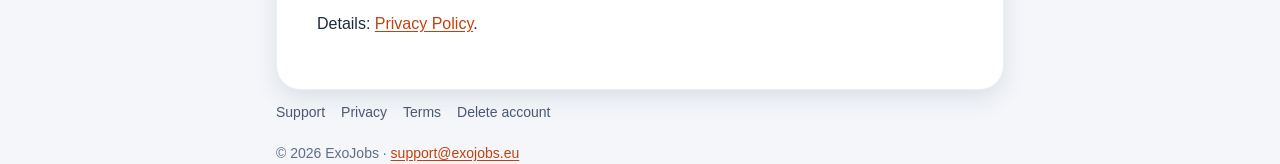
==== commit 69546809: "Privacy policy and account deletion: no CV file is stored (CVs are made on the phone) Co-Authored-By" ====
--- a/delete-account.html
+++ b/delete-account.html
@@ -58,7 +58,7 @@
   <h2>Neler silinir</h2>
   <ul>
     <li>Hesabın: ad soyad, e-posta, şifre, dil ve bildirim ayarları</li>
-    <li>İşçi profilin: fotoğraf, CV, deneyim, sertifikalar, belgeler ve diğer bütün profil bilgileri</li>
+    <li>İşçi profilin: fotoğraf, deneyim, sertifikalar, belgeler ve diğer bütün profil bilgileri</li>
     <li>Şirket profilin ve logon</li>
     <li>İlanların ve ilanlarına yapılmış bütün başvurular</li>
     <li>Başvuruların, kaydettiğin ilanlar ve davetler</li>
@@ -102,7 +102,7 @@
   <h2>Τι διαγράφεται</h2>
   <ul>
     <li>Ο λογαριασμός σας: ονοματεπώνυμο, email, κωδικός, ρυθμίσεις γλώσσας και ειδοποιήσεων</li>
-    <li>Το προφίλ εργαζομένου: φωτογραφία, βιογραφικό, εμπειρία, πιστοποιητικά, έγγραφα και όλα τα άλλα στοιχεία του προφίλ</li>
+    <li>Το προφίλ εργαζομένου: φωτογραφία, εμπειρία, πιστοποιητικά, έγγραφα και όλα τα άλλα στοιχεία του προφίλ</li>
     <li>Το προφίλ και το λογότυπο της εταιρείας σας</li>
     <li>Οι αγγελίες σας και όλες οι αιτήσεις σε αυτές</li>
     <li>Οι αιτήσεις σας, οι αποθηκευμένες αγγελίες και οι προσκλήσεις</li>
@@ -146,7 +146,7 @@
   <h2>What is deleted</h2>
   <ul>
     <li>Your account: name, email, password, language and notification settings</li>
-    <li>Your worker profile: photo, CV, experience, certificates, documents and all other profile details</li>
+    <li>Your worker profile: photo, experience, certificates, documents and all other profile details</li>
     <li>Your company profile and logo</li>
     <li>Your job listings and all applications to them</li>
     <li>Your applications, saved jobs and invitations</li>
